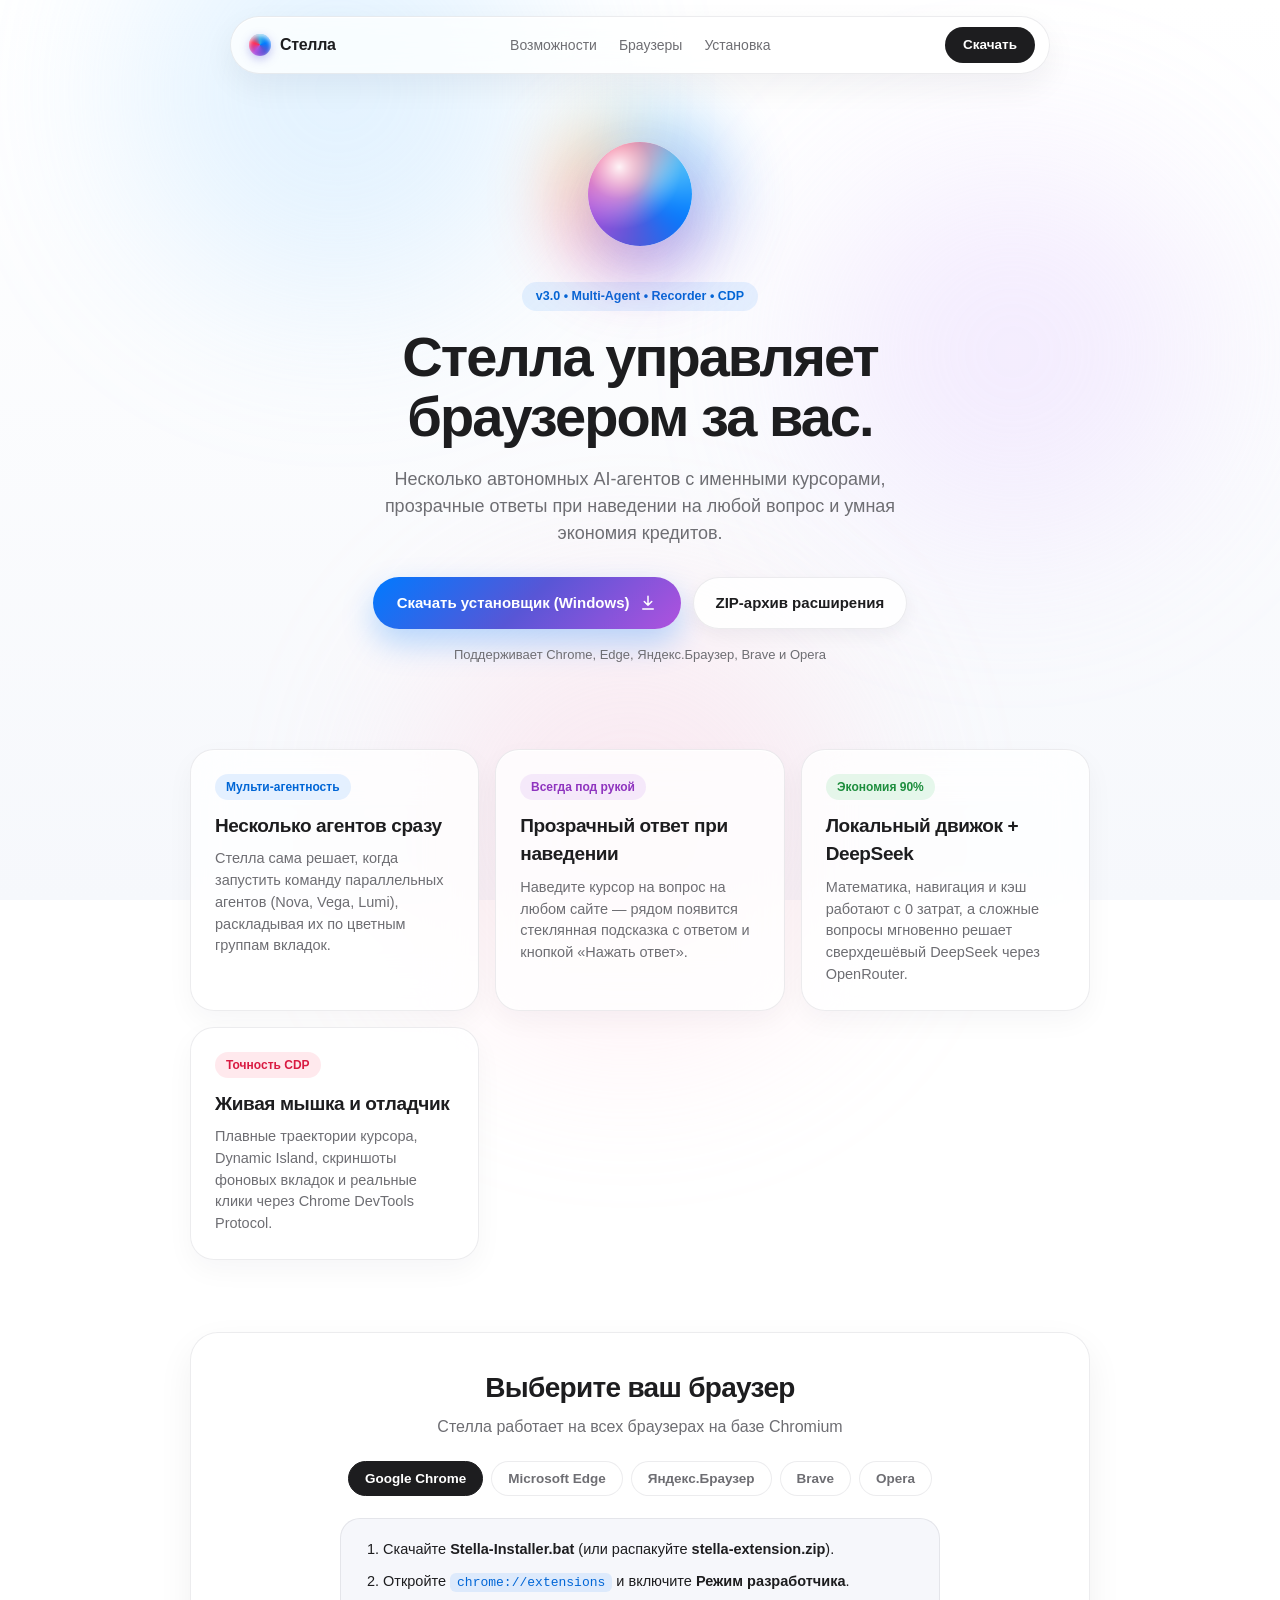
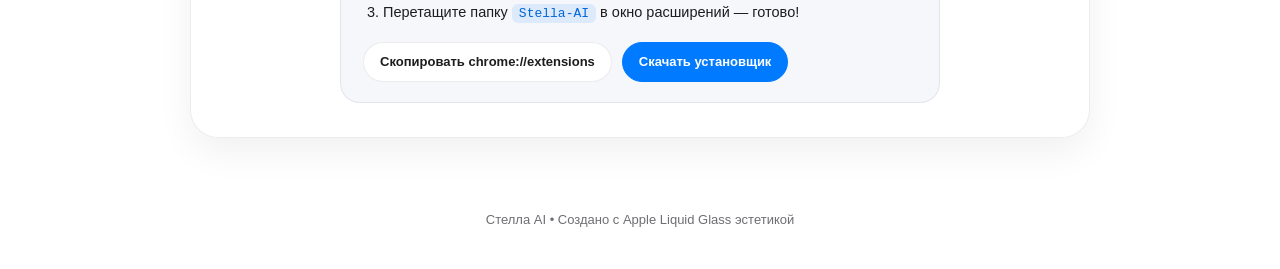
==== index.html @ 2bf3df6d "Release Stella AI v3.0 — Multi-Agent Browser Extension, Installer & Site" ====
<!DOCTYPE html>
<html lang="ru">
<head>
  <meta charset="UTF-8" />
  <meta name="viewport" content="width=device-width, initial-scale=1.0" />
  <title>Стелла — AI-агент для браузера</title>
  <link rel="stylesheet" href="style.css" />
</head>
<body>
  <div class="aurora" aria-hidden="true">
    <div class="blob b1"></div>
    <div class="blob b2"></div>
    <div class="blob b3"></div>
  </div>

  <header class="nav-wrap">
    <nav class="nav-glass">
      <a href="#" class="nav-brand">
        <span class="mini-orb"></span>
        <span>Стелла</span>
      </a>
      <div class="nav-links">
        <a href="#features">Возможности</a>
        <a href="#browsers">Браузеры</a>
        <a href="#install">Установка</a>
      </div>
      <a href="downloads/Stella-Installer.bat" download class="nav-cta">Скачать</a>
    </nav>
  </header>

  <main>
    <!-- Hero Section -->
    <section class="hero">
      <div class="orb-stage">
        <div class="orb-glow"></div>
        <div class="orb">
          <div class="orb-mesh"></div>
          <div class="orb-specular"></div>
        </div>
      </div>

      <span class="hero-pill">v3.0 • Multi-Agent • Recorder • CDP</span>
      <h1 class="hero-title">Стелла управляет браузером за вас.</h1>
      <p class="hero-sub">
        Несколько автономных AI-агентов с именными курсорами, прозрачные ответы при наведении на любой вопрос и умная экономия кредитов.
      </p>

      <div class="hero-actions">
        <a href="downloads/Stella-Installer.bat" download class="btn-primary">
          <span>Скачать установщик (Windows)</span>
          <svg viewBox="0 0 24 24" fill="none" stroke="currentColor" stroke-width="2" stroke-linecap="round" stroke-linejoin="round">
            <path d="M12 3v12m0 0l-5-5m5 5l5-5M5 20h14"/>
          </svg>
        </a>
        <a href="downloads/stella-extension.zip" download class="btn-secondary">
          ZIP-архив расширения
        </a>
      </div>

      <p class="hero-note">Поддерживает Chrome, Edge, Яндекс.Браузер, Brave и Opera</p>
    </section>

    <!-- Features Bento -->
    <section class="section" id="features">
      <div class="bento">
        <article class="card">
          <div class="card-badge blue">Мульти-агентность</div>
          <h3>Несколько агентов сразу</h3>
          <p>Стелла сама решает, когда запустить команду параллельных агентов (Nova, Vega, Lumi), раскладывая их по цветным группам вкладок.</p>
        </article>

        <article class="card">
          <div class="card-badge purple">Всегда под рукой</div>
          <h3>Прозрачный ответ при наведении</h3>
          <p>Наведите курсор на вопрос на любом сайте — рядом появится стеклянная подсказка с ответом и кнопкой «Нажать ответ».</p>
        </article>

        <article class="card">
          <div class="card-badge green">Экономия 90%</div>
          <h3>Локальный движок + DeepSeek</h3>
          <p>Математика, навигация и кэш работают с 0 затрат, а сложные вопросы мгновенно решает сверхдешёвый DeepSeek через OpenRouter.</p>
        </article>

        <article class="card">
          <div class="card-badge pink">Точность CDP</div>
          <h3>Живая мышка и отладчик</h3>
          <p>Плавные траектории курсора, Dynamic Island, скриншоты фоновых вкладок и реальные клики через Chrome DevTools Protocol.</p>
        </article>
      </div>
    </section>

    <!-- Multi-Browser Selector -->
    <section class="section" id="browsers">
      <div class="glass-panel">
        <h2>Выберите ваш браузер</h2>
        <p class="panel-sub">Стелла работает на всех браузерах на базе Chromium</p>

        <div class="browser-tabs" id="browserTabs">
          <button class="b-tab active" data-browser="chrome">Google Chrome</button>
          <button class="b-tab" data-browser="edge">Microsoft Edge</button>
          <button class="b-tab" data-browser="yandex">Яндекс.Браузер</button>
          <button class="b-tab" data-browser="brave">Brave</button>
          <button class="b-tab" data-browser="opera">Opera</button>
        </div>

        <div class="install-box" id="install">
          <ol class="steps" id="browserSteps">
            <li>Скачайте <strong>Stella-Installer.bat</strong> (или распакуйте <strong>stella-extension.zip</strong>).</li>
            <li>Откройте <code id="extUrl">chrome://extensions</code> и включите <strong>Режим разработчика</strong>.</li>
            <li>Перетащите папку <code>Stella-AI</code> в окно расширений — готово!</li>
          </ol>
          <div class="install-actions">
            <button class="btn-small" id="copyUrlBtn">Скопировать chrome://extensions</button>
            <a href="downloads/Stella-Installer.bat" download class="btn-small primary">Скачать установщик</a>
          </div>
        </div>
      </div>
    </section>
  </main>

  <footer class="footer">
    <p>Стелла AI • Создано с Apple Liquid Glass эстетикой</p>
  </footer>

  <script src="app.js"></script>
</body>
</html>
---- style.css ----
:root {
  --bg: #ffffff;
  --text: #1d1d1f;
  --muted: #6e6e73;
  --border: rgba(15, 23, 42, 0.08);
  --glass: rgba(255, 255, 255, 0.78);
  --spring: cubic-bezier(0.22, 1, 0.36, 1);
  --bounce: cubic-bezier(0.34, 1.56, 0.64, 1);
}

*, *::before, *::after {
  box-sizing: border-box;
  margin: 0;
  padding: 0;
}

html {
  scroll-behavior: smooth;
}

body {
  background: var(--bg);
  color: var(--text);
  font-family: -apple-system, BlinkMacSystemFont, "SF Pro Display", "SF Pro Text", "Segoe UI", Roboto, sans-serif;
  -webkit-font-smoothing: antialiased;
  line-height: 1.5;
  overflow-x: hidden;
}

.aurora {
  position: fixed;
  inset: 0;
  z-index: -1;
  pointer-events: none;
  background: linear-gradient(180deg, #ffffff 0%, #f6f8fc 100%);
}

.blob {
  position: absolute;
  border-radius: 50%;
  filter: blur(90px);
  opacity: 0.28;
}

.b1 { width: 420px; height: 420px; top: -120px; left: 10%; background: #9fd5ff; animation: drift 16s ease-in-out infinite alternate; }
.b2 { width: 380px; height: 380px; top: 18%; right: 6%; background: #dfc2ff; animation: drift 19s ease-in-out infinite alternate-reverse; }
.b3 { width: 440px; height: 440px; bottom: -140px; left: 32%; background: #ffc4d6; animation: drift 22s ease-in-out infinite alternate; }

@keyframes drift {
  0% { transform: translate(0, 0) scale(1); }
  100% { transform: translate(40px, 32px) scale(1.12); }
}

/* Navbar */
.nav-wrap {
  position: sticky;
  top: 16px;
  z-index: 50;
  display: flex;
  justify-content: center;
  padding: 0 16px;
}

.nav-glass {
  width: 100%;
  max-width: 820px;
  display: flex;
  align-items: center;
  justify-content: space-between;
  padding: 10px 14px 10px 18px;
  border-radius: 999px;
  background: rgba(255, 255, 255, 0.78);
  backdrop-filter: blur(26px) saturate(180%);
  border: 1px solid var(--border);
  box-shadow: 0 12px 32px rgba(15, 23, 42, 0.06), inset 0 1px 0 rgba(255, 255, 255, 0.95);
}

.nav-brand {
  display: inline-flex;
  align-items: center;
  gap: 9px;
  text-decoration: none;
  color: var(--text);
  font-weight: 600;
  font-size: 16px;
  letter-spacing: -0.02em;
}

.mini-orb {
  width: 22px;
  height: 22px;
  border-radius: 50%;
  background: conic-gradient(from 0deg, #32ade6, #007aff, #5856d6, #af52de, #ff2d55, #32ade6);
  box-shadow: 0 3px 10px rgba(88, 86, 214, 0.35), inset 0 2px 4px rgba(255, 255, 255, 0.8);
  animation: spin 7s linear infinite;
}

.nav-links {
  display: flex;
  gap: 22px;
}

.nav-links a {
  text-decoration: none;
  color: var(--muted);
  font-size: 14px;
  font-weight: 500;
  transition: color 0.2s ease;
}

.nav-links a:hover {
  color: var(--text);
}

.nav-cta {
  padding: 8px 18px;
  border-radius: 999px;
  background: #1d1d1f;
  color: #ffffff;
  text-decoration: none;
  font-size: 13.5px;
  font-weight: 600;
  transition: transform 0.25s var(--bounce), background 0.2s ease;
}

.nav-cta:hover {
  background: #007aff;
  transform: scale(1.04);
}

/* Hero */
.hero {
  max-width: 780px;
  margin: 0 auto;
  padding: 76px 20px 56px;
  text-align: center;
  display: flex;
  flex-direction: column;
  align-items: center;
}

.orb-stage {
  position: relative;
  width: 120px;
  height: 120px;
  margin-bottom: 28px;
  display: flex;
  align-items: center;
  justify-content: center;
}

.orb-glow {
  position: absolute;
  inset: -26px;
  border-radius: 50%;
  background: conic-gradient(from 0deg, #32ade6, #007aff, #5856d6, #af52de, #ff2d55, #ff9500, #32ade6);
  filter: blur(34px);
  opacity: 0.36;
  animation: spin 9s linear infinite;
}

.orb {
  position: relative;
  width: 104px;
  height: 104px;
  border-radius: 50%;
  overflow: hidden;
  background: #fff;
  box-shadow: 0 24px 50px rgba(88, 86, 214, 0.22), inset 0 0 0 2px rgba(255, 255, 255, 0.85);
  animation: float 4.6s ease-in-out infinite;
}

.orb-mesh {
  position: absolute;
  inset: -35%;
  background: conic-gradient(from 45deg, #5ac8fa, #007aff, #5856d6, #af52de, #ff2d55, #5ac8fa);
  filter: blur(12px);
  animation: spin 6.5s linear infinite;
}

.orb-specular {
  position: absolute;
  inset: 0;
  background: radial-gradient(circle at 30% 24%, rgba(255, 255, 255, 0.94), rgba(255, 255, 255, 0.3) 30%, transparent 58%);
}

@keyframes spin { to { transform: rotate(360deg); } }
@keyframes float {
  0%, 100% { transform: translateY(0); }
  50% { transform: translateY(-8px); }
}

.hero-pill {
  padding: 5px 14px;
  border-radius: 999px;
  background: rgba(0, 122, 255, 0.09);
  color: #0066d6;
  font-size: 12.5px;
  font-weight: 600;
  margin-bottom: 16px;
}

.hero-title {
  font-size: clamp(34px, 5.5vw, 56px);
  font-weight: 700;
  letter-spacing: -0.035em;
  line-height: 1.08;
  margin-bottom: 18px;
}

.hero-sub {
  font-size: 18px;
  color: var(--muted);
  max-width: 580px;
  margin-bottom: 30px;
}

.hero-actions {
  display: flex;
  flex-wrap: wrap;
  justify-content: center;
  gap: 12px;
  margin-bottom: 16px;
}

.btn-primary {
  display: inline-flex;
  align-items: center;
  gap: 9px;
  padding: 14px 24px;
  border-radius: 999px;
  background: linear-gradient(135deg, #007aff, #5856d6, #af52de);
  color: #ffffff;
  text-decoration: none;
  font-size: 15px;
  font-weight: 600;
  box-shadow: 0 14px 32px rgba(0, 122, 255, 0.28);
  transition: transform 0.28s var(--bounce), filter 0.2s ease;
}

.btn-primary svg { width: 18px; height: 18px; }
.btn-primary:hover { transform: translateY(-2px) scale(1.02); filter: brightness(1.06); }

.btn-secondary {
  display: inline-flex;
  align-items: center;
  padding: 14px 22px;
  border-radius: 999px;
  background: rgba(255, 255, 255, 0.85);
  border: 1px solid var(--border);
  color: var(--text);
  text-decoration: none;
  font-size: 15px;
  font-weight: 600;
  box-shadow: 0 6px 18px rgba(15, 23, 42, 0.05);
  transition: transform 0.25s var(--bounce), border-color 0.2s ease;
}

.btn-secondary:hover { transform: translateY(-2px); border-color: rgba(15, 23, 42, 0.2); }

.hero-note {
  font-size: 13px;
  color: var(--muted);
}

/* Sections & Bento */
.section {
  max-width: 940px;
  margin: 0 auto;
  padding: 28px 20px 44px;
}

.bento {
  display: grid;
  grid-template-columns: repeat(auto-fit, minmax(260px, 1fr));
  gap: 16px;
}

.card {
  padding: 24px;
  border-radius: 24px;
  background: var(--glass);
  backdrop-filter: blur(24px);
  border: 1px solid var(--border);
  box-shadow: 0 10px 28px rgba(15, 23, 42, 0.04), inset 0 1px 0 rgba(255, 255, 255, 0.95);
  transition: transform 0.35s var(--bounce), box-shadow 0.3s ease;
}

.card:hover {
  transform: translateY(-4px);
  box-shadow: 0 18px 40px rgba(15, 23, 42, 0.08);
}

.card-badge {
  display: inline-block;
  padding: 4px 11px;
  border-radius: 999px;
  font-size: 12px;
  font-weight: 600;
  margin-bottom: 12px;
}

.card-badge.blue { background: rgba(0, 122, 255, 0.1); color: #0066d6; }
.card-badge.purple { background: rgba(175, 82, 222, 0.11); color: #8f34bf; }
.card-badge.green { background: rgba(52, 199, 89, 0.12); color: #1e8e3e; }
.card-badge.pink { background: rgba(255, 45, 85, 0.1); color: #d91b42; }

.card h3 {
  font-size: 19px;
  font-weight: 600;
  letter-spacing: -0.02em;
  margin-bottom: 8px;
}

.card p {
  font-size: 14.5px;
  color: var(--muted);
}

/* Browser Selector Glass Panel */
.glass-panel {
  padding: 34px 28px;
  border-radius: 28px;
  background: var(--glass);
  backdrop-filter: blur(26px);
  border: 1px solid var(--border);
  box-shadow: 0 14px 36px rgba(15, 23, 42, 0.06);
  text-align: center;
}

.glass-panel h2 {
  font-size: 28px;
  font-weight: 700;
  letter-spacing: -0.025em;
  margin-bottom: 6px;
}

.panel-sub {
  color: var(--muted);
  margin-bottom: 22px;
}

.browser-tabs {
  display: flex;
  flex-wrap: wrap;
  justify-content: center;
  gap: 8px;
  margin-bottom: 22px;
}

.b-tab {
  padding: 9px 16px;
  border-radius: 999px;
  border: 1px solid var(--border);
  background: #ffffff;
  color: var(--muted);
  font-size: 13.5px;
  font-weight: 600;
  cursor: pointer;
  transition: all 0.25s var(--spring);
}

.b-tab.active, .b-tab:hover {
  background: #1d1d1f;
  border-color: #1d1d1f;
  color: #ffffff;
}

.install-box {
  text-align: left;
  max-width: 600px;
  margin: 0 auto;
  padding: 20px 22px;
  border-radius: 20px;
  background: #f6f7fb;
  border: 1px solid var(--border);
}

.steps {
  padding-left: 20px;
  display: flex;
  flex-direction: column;
  gap: 10px;
  font-size: 14.5px;
  margin-bottom: 18px;
}

.steps code {
  background: rgba(0, 122, 255, 0.1);
  color: #0066d6;
  padding: 2px 7px;
  border-radius: 6px;
  font-family: ui-monospace, SFMono-Regular, Menlo, Consolas, monospace;
  font-size: 13px;
}

.install-actions {
  display: flex;
  flex-wrap: wrap;
  gap: 10px;
}

.btn-small {
  padding: 9px 16px;
  border-radius: 999px;
  border: 1px solid var(--border);
  background: #ffffff;
  color: var(--text);
  font-size: 13px;
  font-weight: 600;
  cursor: pointer;
  text-decoration: none;
  transition: all 0.2s ease;
}

.btn-small.primary {
  background: #007aff;
  border-color: #007aff;
  color: #ffffff;
}

.footer {
  text-align: center;
  padding: 28px 16px 40px;
  color: var(--muted);
  font-size: 13px;
}

@media (max-width: 600px) {
  .nav-links { display: none; }
}
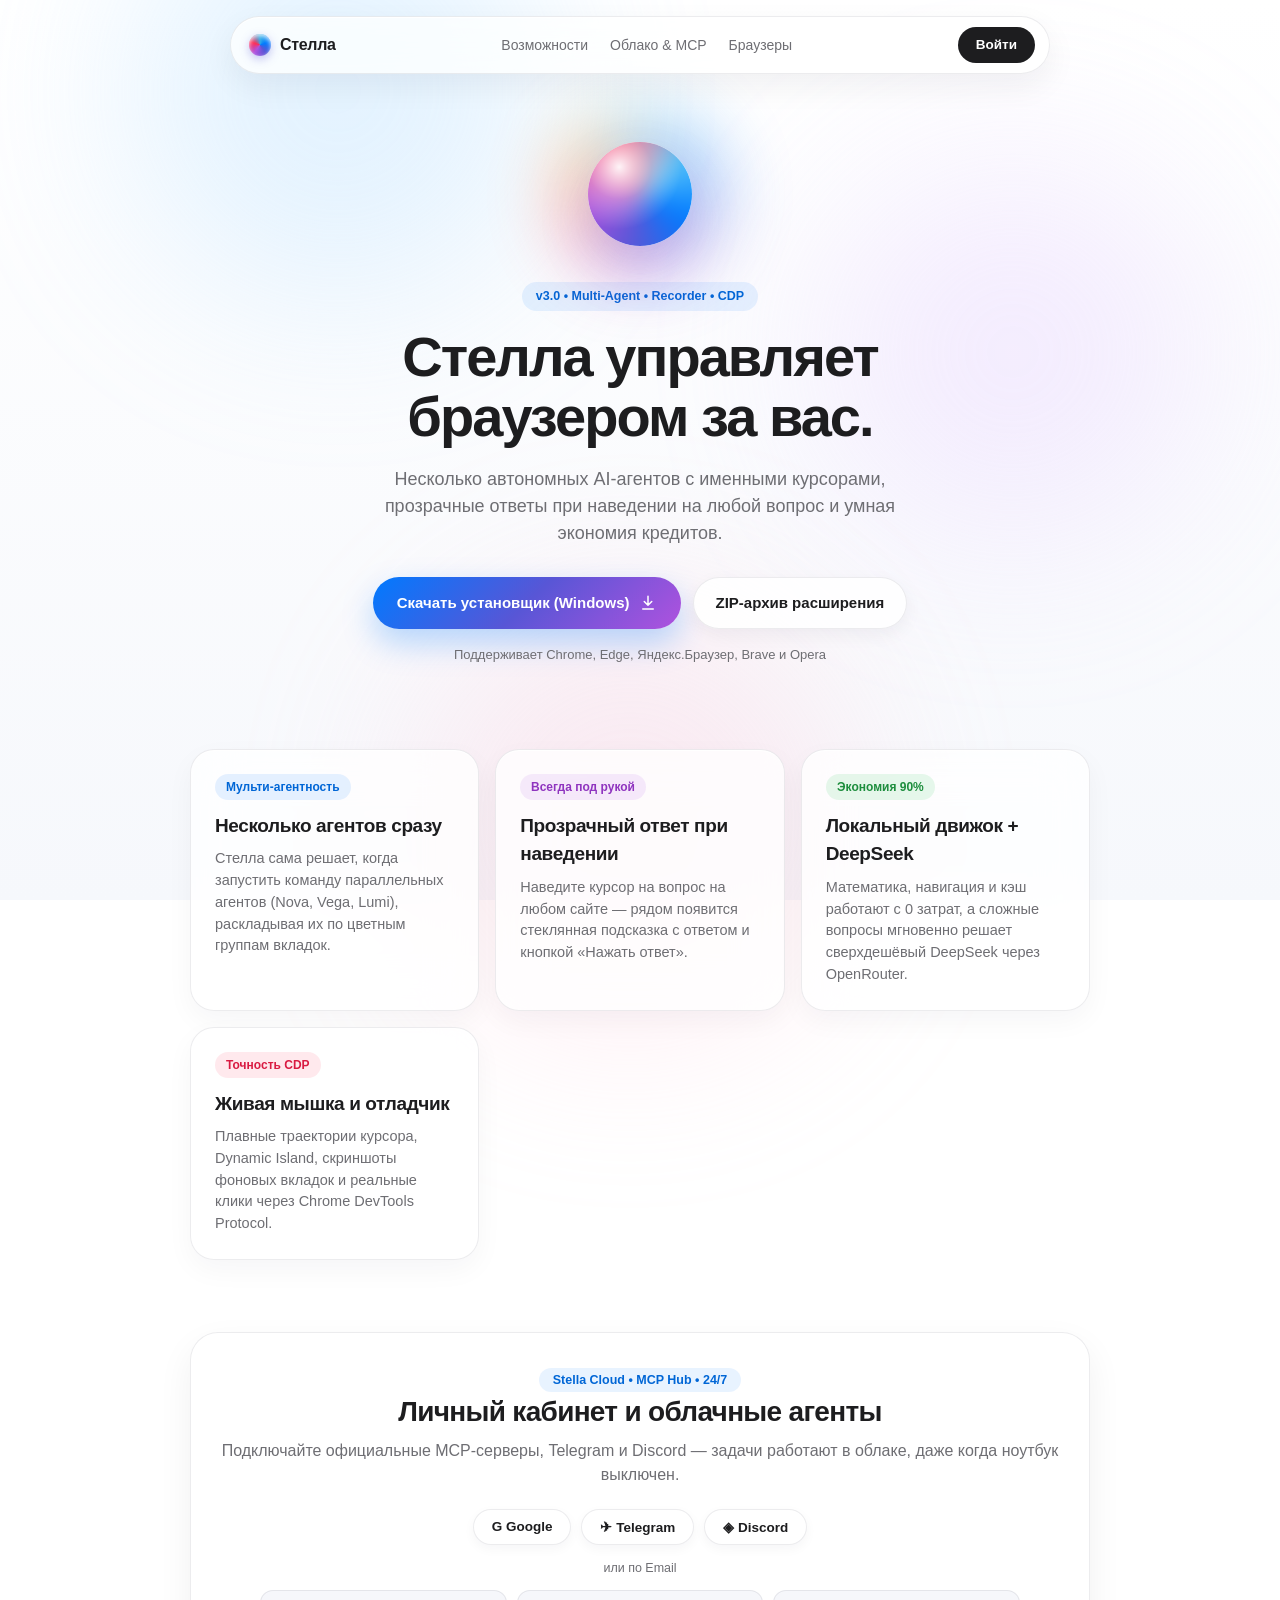
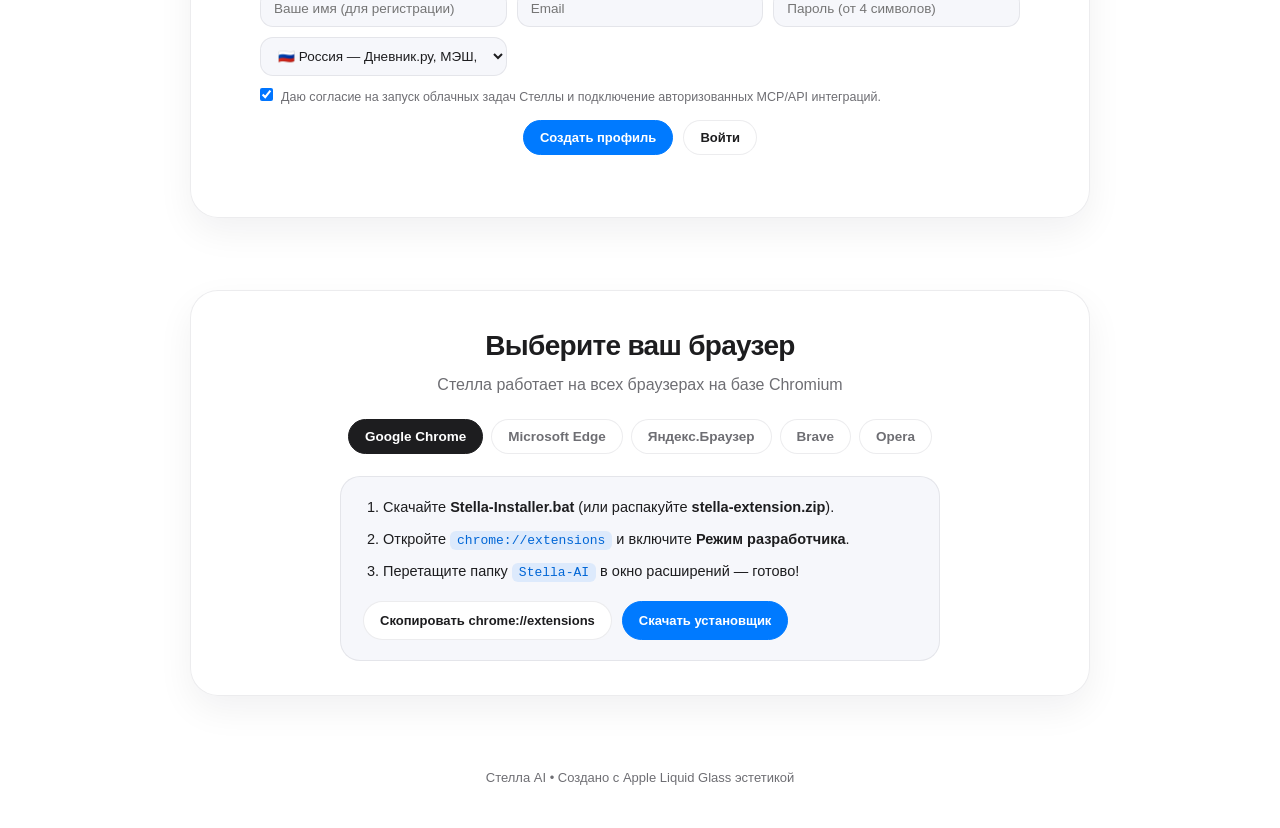
==== commit 958070fc: "Release Stella Cloud Platform v3.5 — Auth, Profiles, Regional Presets, MCP Hub & 24/7 Cloud Tasks" ====
--- a/index.html
+++ b/index.html
@@ -21,10 +21,10 @@
       </a>
       <div class="nav-links">
         <a href="#features">Возможности</a>
+        <a href="#cloud">Облако & MCP</a>
         <a href="#browsers">Браузеры</a>
-        <a href="#install">Установка</a>
-      </div>
-      <a href="downloads/Stella-Installer.bat" download class="nav-cta">Скачать</a>
+      </div>
+      <a href="#cloud" class="nav-cta" id="navProfileBtn">Войти</a>
     </nav>
   </header>
 
@@ -89,6 +89,80 @@
       </div>
     </section>
 
+    <!-- Cloud Profile, Auth & MCP Dashboard -->
+    <section class="section" id="cloud">
+      <div class="glass-panel">
+        <span class="hero-pill">Stella Cloud • MCP Hub • 24/7</span>
+        <h2>Личный кабинет и облачные агенты</h2>
+        <p class="panel-sub">Подключайте официальные MCP-серверы, Telegram и Discord — задачи работают в облаке, даже когда ноутбук выключен.</p>
+
+        <!-- Auth View -->
+        <div id="authPanel" class="cloud-box">
+          <div class="oauth-row">
+            <button class="oauth-btn" data-oauth="Google">G Google</button>
+            <button class="oauth-btn" data-oauth="Telegram">✈ Telegram</button>
+            <button class="oauth-btn" data-oauth="Discord">◈ Discord</button>
+          </div>
+          <div class="divider"><span>или по Email</span></div>
+          <div class="form-grid">
+            <input type="text" id="siteName" placeholder="Ваше имя (для регистрации)" />
+            <input type="email" id="siteEmail" placeholder="Email" />
+            <input type="password" id="sitePass" placeholder="Пароль (от 4 символов)" />
+            <select id="siteCountry">
+              <option value="KZ">🇰🇿 Казахстан — Kundelik.kz, BilimLand, eGov</option>
+              <option value="RU" selected>🇷🇺 Россия — Дневник.ру, МЭШ, Госуслуги</option>
+              <option value="OTHER">🌍 Другая страна — Global Workspace</option>
+            </select>
+          </div>
+          <label class="consent-row">
+            <input type="checkbox" id="siteConsent" checked />
+            <span>Даю согласие на запуск облачных задач Стеллы и подключение авторизованных MCP/API интеграций.</span>
+          </label>
+          <div class="install-actions" style="justify-content:center;margin-top:14px;">
+            <button class="btn-small primary" id="siteRegBtn">Создать профиль</button>
+            <button class="btn-small" id="siteLoginBtn">Войти</button>
+          </div>
+          <p id="siteAuthStatus" class="status-msg"></p>
+        </div>
+
+        <!-- Logged-In Dashboard -->
+        <div id="dashPanel" class="cloud-box hidden">
+          <div class="dash-top">
+            <div>
+              <h3 id="dashUserTitle">Профиль</h3>
+              <p id="dashUserMeta" class="panel-sub" style="margin:2px 0 0;"></p>
+            </div>
+            <button class="btn-small" id="siteLogoutBtn">Выйти</button>
+          </div>
+
+          <div class="presets-row" id="dashPresets"></div>
+
+          <div class="dash-grid">
+            <div class="sub-card">
+              <h4>☁️ Облачный агент (24/7)</h4>
+              <textarea id="cloudPrompt" rows="3" placeholder="Например: подготовь план на день и отправь мне в Telegram..."></textarea>
+              <button class="btn-small primary" id="runCloudTaskBtn" style="margin-top:8px;width:100%;">Запустить в облаке</button>
+              <div id="cloudTasksList" class="tasks-list"></div>
+            </div>
+
+            <div class="sub-card">
+              <h4>🔌 Подключить MCP / Telegram / Discord</h4>
+              <select id="connType">
+                <option value="mcp">MCP Сервер (JSON-RPC HTTP)</option>
+                <option value="telegram">Telegram Bot API</option>
+                <option value="discord">Discord Webhook</option>
+              </select>
+              <input type="text" id="connName" placeholder="Название (напр. Мой VPS MCP)" />
+              <input type="text" id="connField1" placeholder="URL MCP-сервера / Bot Token / Webhook URL" />
+              <input type="text" id="connField2" placeholder="API Key (опц.) или Chat ID для Telegram" />
+              <button class="btn-small primary" id="addConnBtn" style="margin-top:6px;width:100%;">Привязать интеграцию</button>
+              <div id="connsList" class="tasks-list"></div>
+            </div>
+          </div>
+        </div>
+      </div>
+    </section>
+
     <!-- Multi-Browser Selector -->
     <section class="section" id="browsers">
       <div class="glass-panel">
--- a/style.css
+++ b/style.css
@@ -429,3 +429,33 @@
 @media (max-width: 600px) {
   .nav-links { display: none; }
 }
+
+/* Stella Cloud Auth & Dashboard */
+.hidden { display: none !important; }
+.cloud-box { max-width: 760px; margin: 0 auto; text-align: left; }
+.oauth-row { display: flex; flex-wrap: wrap; justify-content: center; gap: 10px; margin-bottom: 14px; }
+.oauth-btn {
+  padding: 9px 18px; border-radius: 999px; border: 1px solid var(--border);
+  background: #ffffff; color: var(--text); font-size: 13.5px; font-weight: 600;
+  cursor: pointer; box-shadow: 0 4px 12px rgba(15, 23, 42, 0.04); transition: transform 0.2s var(--bounce);
+}
+.oauth-btn:hover { transform: translateY(-2px); border-color: #007aff; }
+.divider { text-align: center; margin: 12px 0; color: var(--muted); font-size: 12.5px; }
+.form-grid { display: grid; grid-template-columns: repeat(auto-fit, minmax(220px, 1fr)); gap: 10px; }
+.cloud-box input[type="text"], .cloud-box input[type="email"], .cloud-box input[type="password"], .cloud-box select, .cloud-box textarea {
+  width: 100%; padding: 10px 13px; border-radius: 13px; border: 1px solid var(--border);
+  background: #f6f7fb; color: var(--text); font-family: inherit; font-size: 13.5px; outline: none;
+}
+.cloud-box input:focus, .cloud-box select:focus, .cloud-box textarea:focus { border-color: #007aff; background: #fff; }
+.consent-row { display: flex; align-items: flex-start; gap: 8px; margin-top: 12px; font-size: 12.5px; color: var(--muted); cursor: pointer; }
+.status-msg { text-align: center; margin-top: 10px; font-size: 13px; color: #0066d6; min-height: 18px; }
+.dash-top { display: flex; align-items: center; justify-content: space-between; gap: 12px; margin-bottom: 12px; }
+.presets-row { display: flex; flex-wrap: wrap; gap: 6px; margin-bottom: 16px; }
+.preset-chip { padding: 4px 11px; border-radius: 999px; background: rgba(0, 122, 255, 0.09); color: #0066d6; font-size: 12px; font-weight: 600; }
+.dash-grid { display: grid; grid-template-columns: repeat(auto-fit, minmax(290px, 1fr)); gap: 14px; }
+.sub-card { padding: 16px; border-radius: 20px; background: #f6f7fb; border: 1px solid var(--border); display: flex; flex-direction: column; gap: 8px; }
+.sub-card h4 { font-size: 15px; font-weight: 600; margin-bottom: 2px; }
+.tasks-list { display: flex; flex-direction: column; gap: 8px; margin-top: 8px; max-height: 240px; overflow-y: auto; }
+.task-item { padding: 10px 12px; border-radius: 13px; background: #ffffff; border: 1px solid var(--border); font-size: 13px; }
+.task-item strong { display: block; margin-bottom: 4px; color: var(--text); }
+.task-item p { color: var(--muted); white-space: pre-wrap; font-size: 12.5px; }
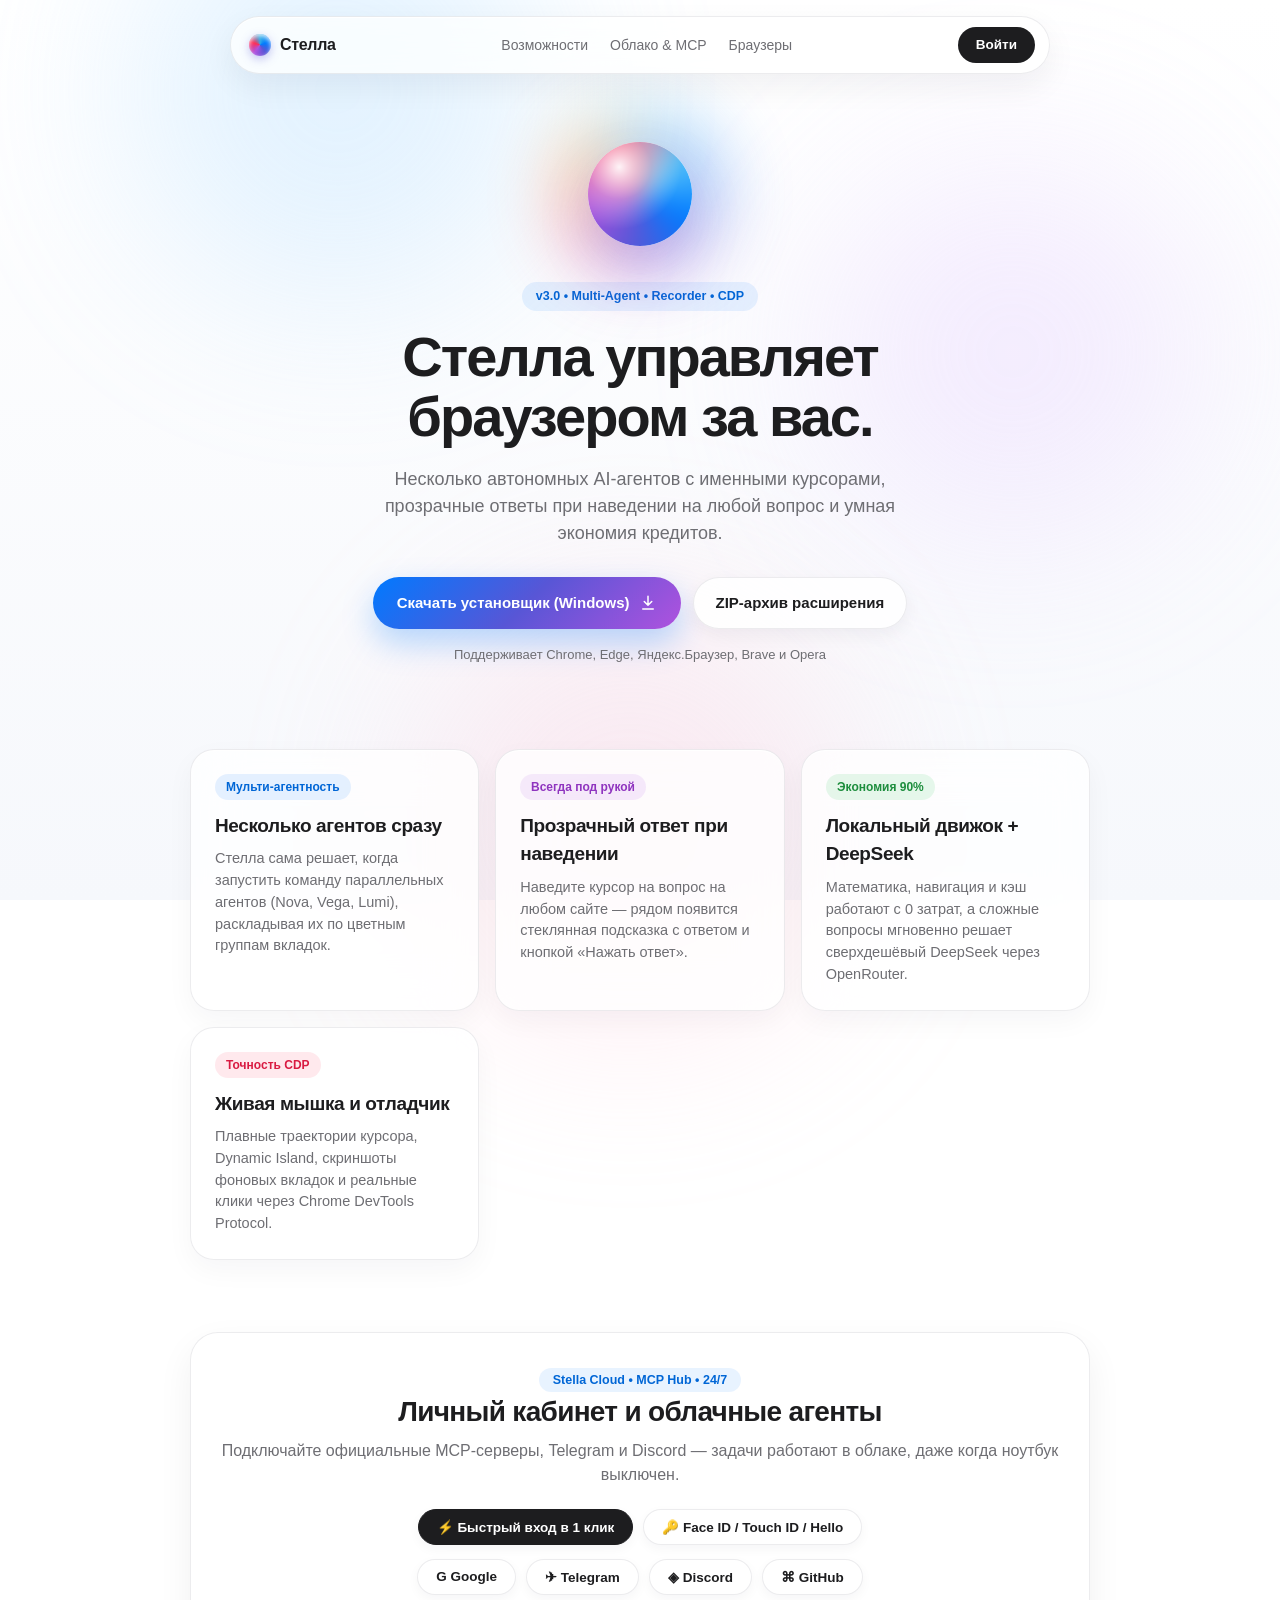
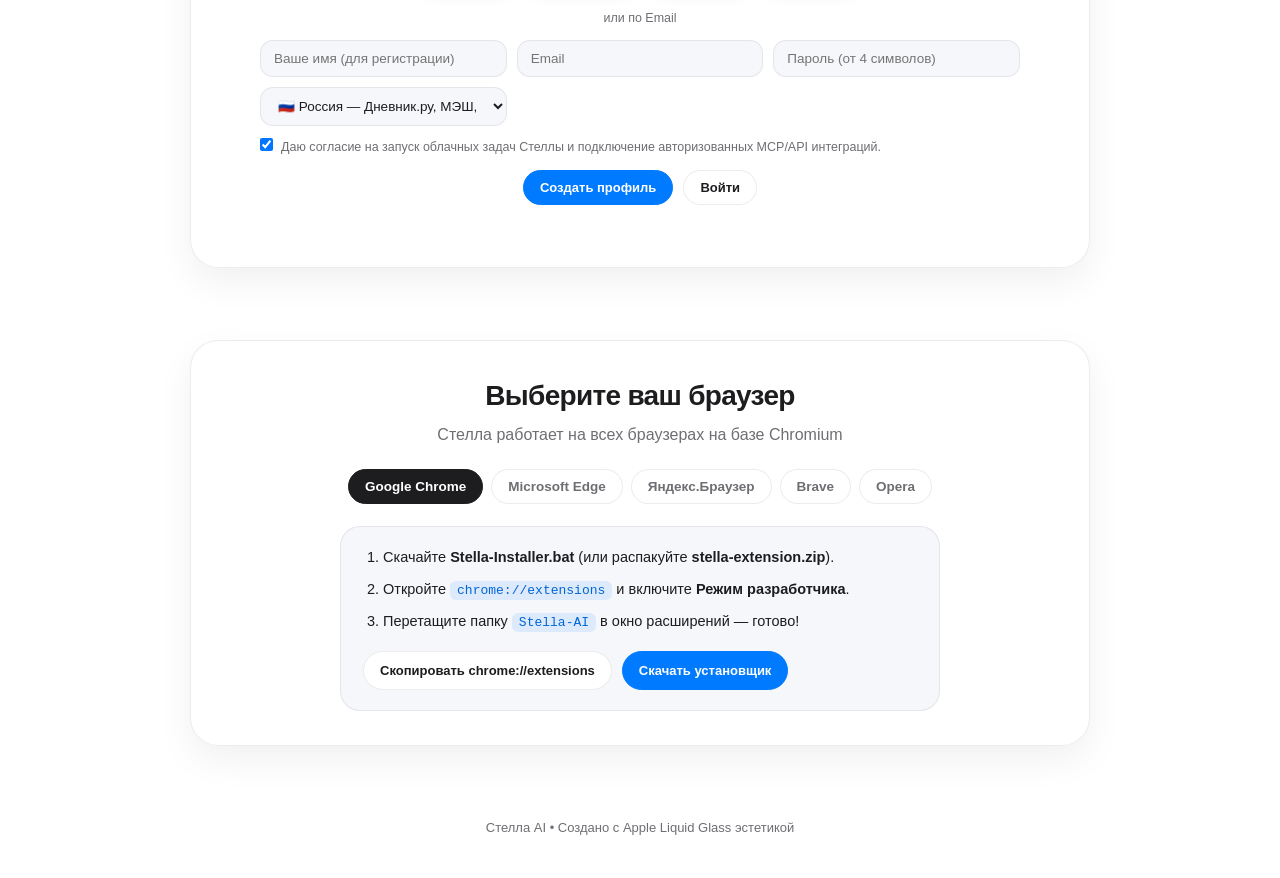
==== commit 420c0765: "Add 1-Click Auth, WebAuthn Passkeys & Full OAuth 2.0 backend (Google, Telegram, Discord, GitHub)" ====
--- a/index.html
+++ b/index.html
@@ -99,9 +99,14 @@
         <!-- Auth View -->
         <div id="authPanel" class="cloud-box">
           <div class="oauth-row">
-            <button class="oauth-btn" data-oauth="Google">G Google</button>
-            <button class="oauth-btn" data-oauth="Telegram">✈ Telegram</button>
-            <button class="oauth-btn" data-oauth="Discord">◈ Discord</button>
+            <button class="oauth-btn" id="quickOneClickBtn" style="background:#1d1d1f;color:#fff;border-color:#1d1d1f;">⚡ Быстрый вход в 1 клик</button>
+            <button class="oauth-btn" id="passkeyBtn">🔑 Face ID / Touch ID / Hello</button>
+          </div>
+          <div class="oauth-row">
+            <button class="oauth-btn" data-oauth="google">G Google</button>
+            <button class="oauth-btn" data-oauth="telegram">✈ Telegram</button>
+            <button class="oauth-btn" data-oauth="discord">◈ Discord</button>
+            <button class="oauth-btn" data-oauth="github">⌘ GitHub</button>
           </div>
           <div class="divider"><span>или по Email</span></div>
           <div class="form-grid">
@@ -140,24 +145,44 @@
           <div class="dash-grid">
             <div class="sub-card">
               <h4>☁️ Облачный агент (24/7)</h4>
-              <textarea id="cloudPrompt" rows="3" placeholder="Например: подготовь план на день и отправь мне в Telegram..."></textarea>
+              <select id="cloudAgentRole">
+                <option value="manus">🧠 Manus Research Agent (Автономный)</option>
+                <option value="google">🔵 Google Workspace Agent (Gmail/Docs/Sheets)</option>
+                <option value="microsoft">🟦 Microsoft 365 Agent (Outlook/Teams/Excel)</option>
+                <option value="mail">✉️ Почтовый агент (Все почты)</option>
+                <option value="messengers">💬 Мессенджер-агент (TG/WhatsApp/Discord)</option>
+                <option value="search">🔎 Поисковый агент (Wiki/DuckDuckGo/Web)</option>
+                <option value="automation">⚡ Агент автоматизаций (n8n/Make/GitHub)</option>
+                <option value="study">🎓 Учебный агент (Kundelik/Дневник.ру)</option>
+              </select>
+              <textarea id="cloudPrompt" rows="3" placeholder="Например: проверь курс доллара к тенге и рублю и отправь мне в Telegram..."></textarea>
               <button class="btn-small primary" id="runCloudTaskBtn" style="margin-top:8px;width:100%;">Запустить в облаке</button>
               <div id="cloudTasksList" class="tasks-list"></div>
             </div>
 
             <div class="sub-card">
-              <h4>🔌 Подключить MCP / Telegram / Discord</h4>
-              <select id="connType">
-                <option value="mcp">MCP Сервер (JSON-RPC HTTP)</option>
-                <option value="telegram">Telegram Bot API</option>
-                <option value="discord">Discord Webhook</option>
-              </select>
-              <input type="text" id="connName" placeholder="Название (напр. Мой VPS MCP)" />
-              <input type="text" id="connField1" placeholder="URL MCP-сервера / Bot Token / Webhook URL" />
-              <input type="text" id="connField2" placeholder="API Key (опц.) или Chat ID для Telegram" />
-              <button class="btn-small primary" id="addConnBtn" style="margin-top:6px;width:100%;">Привязать интеграцию</button>
-              <div id="connsList" class="tasks-list"></div>
-            </div>
+              <h4>🔌 Подключённые MCP и коннекторы</h4>
+              <div id="connsList" class="tasks-list" style="max-height:290px;"></div>
+            </div>
+          </div>
+
+          <!-- Factory MCP Marketplace (24 Built-in & Official MCPs) -->
+          <div class="mcp-store-wrap">
+            <div class="dash-top" style="margin-top:20px;margin-bottom:10px;">
+              <h4>🏭 Заводские MCP-серверы и агенты (24 готовых)</h4>
+            </div>
+            <div class="browser-tabs" id="mcpFilterTabs" style="justify-content:flex-start;margin-bottom:14px;">
+              <button class="b-tab active" data-cat="all">Все (24)</button>
+              <button class="b-tab" data-cat="builtin">Бесплатные (0-клик)</button>
+              <button class="b-tab" data-cat="google">Google</button>
+              <button class="b-tab" data-cat="microsoft">Microsoft</button>
+              <button class="b-tab" data-cat="messengers">Мессенджеры</button>
+              <button class="b-tab" data-cat="mail">Почта</button>
+              <button class="b-tab" data-cat="search">Поисковики</button>
+              <button class="b-tab" data-cat="agents">Manus & Агенты</button>
+              <button class="b-tab" data-cat="automation">Автоматизации</button>
+            </div>
+            <div id="mcpCatalogGrid" class="mcp-grid"></div>
           </div>
         </div>
       </div>
--- a/style.css
+++ b/style.css
@@ -459,3 +459,16 @@
 .task-item { padding: 10px 12px; border-radius: 13px; background: #ffffff; border: 1px solid var(--border); font-size: 13px; }
 .task-item strong { display: block; margin-bottom: 4px; color: var(--text); }
 .task-item p { color: var(--muted); white-space: pre-wrap; font-size: 12.5px; }
+.mcp-grid { display: grid; grid-template-columns: repeat(auto-fill, minmax(215px, 1fr)); gap: 10px; }
+.mcp-card {
+  padding: 13px; border-radius: 16px; background: #ffffff; border: 1px solid var(--border);
+  display: flex; flex-direction: column; justify-content: space-between; gap: 8px;
+  box-shadow: 0 4px 12px rgba(15, 23, 42, 0.03);
+}
+.mcp-card-head { display: flex; align-items: center; justify-content: space-between; gap: 6px; }
+.mcp-card-title { font-size: 13.5px; font-weight: 600; color: var(--text); }
+.mcp-badge { font-size: 10.5px; font-weight: 600; padding: 2px 7px; border-radius: 999px; background: rgba(0, 122, 255, 0.09); color: #0066d6; }
+.mcp-badge.free { background: rgba(52, 199, 89, 0.14); color: #1e8e3e; }
+.mcp-card-desc { font-size: 12px; color: var(--muted); line-height: 1.4; }
+.mcp-card-fields { display: flex; flex-direction: column; gap: 5px; margin-top: 4px; }
+.mcp-card-fields input { padding: 6px 9px !important; font-size: 12px !important; border-radius: 9px !important; }
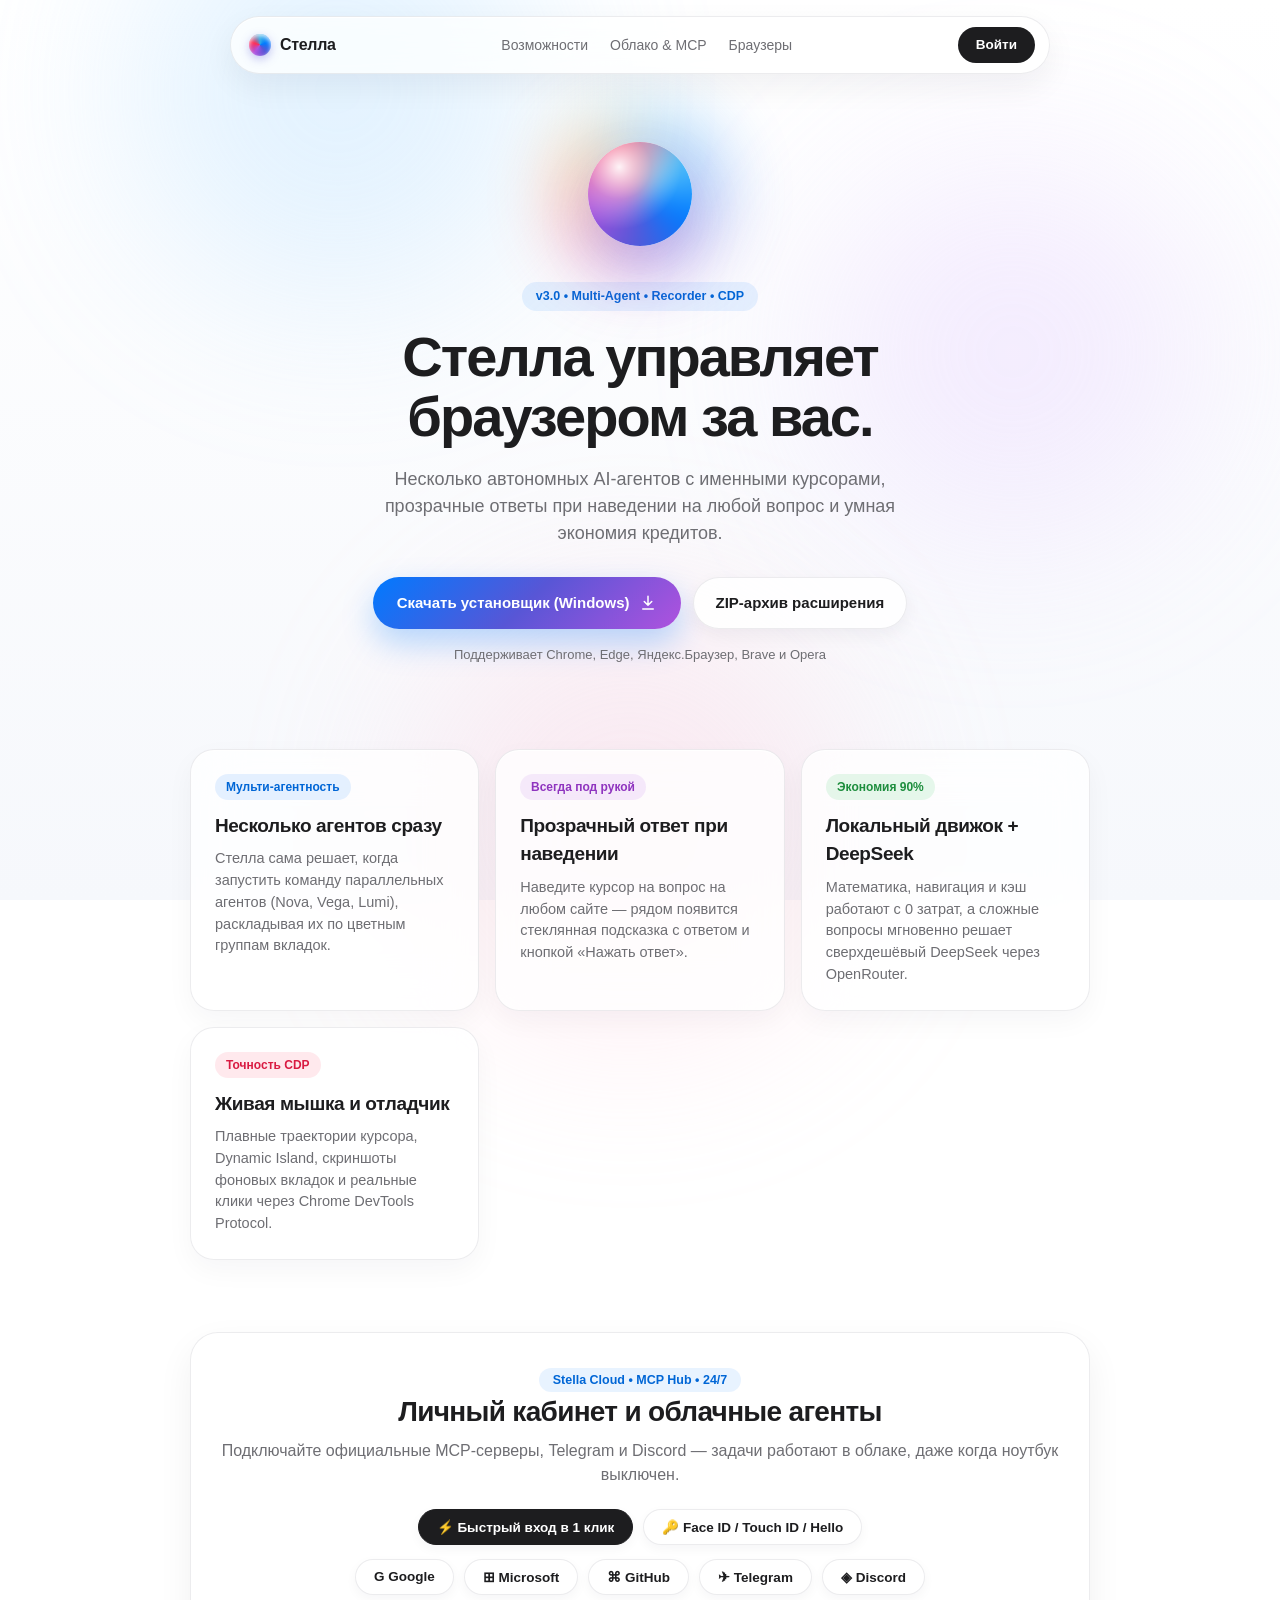
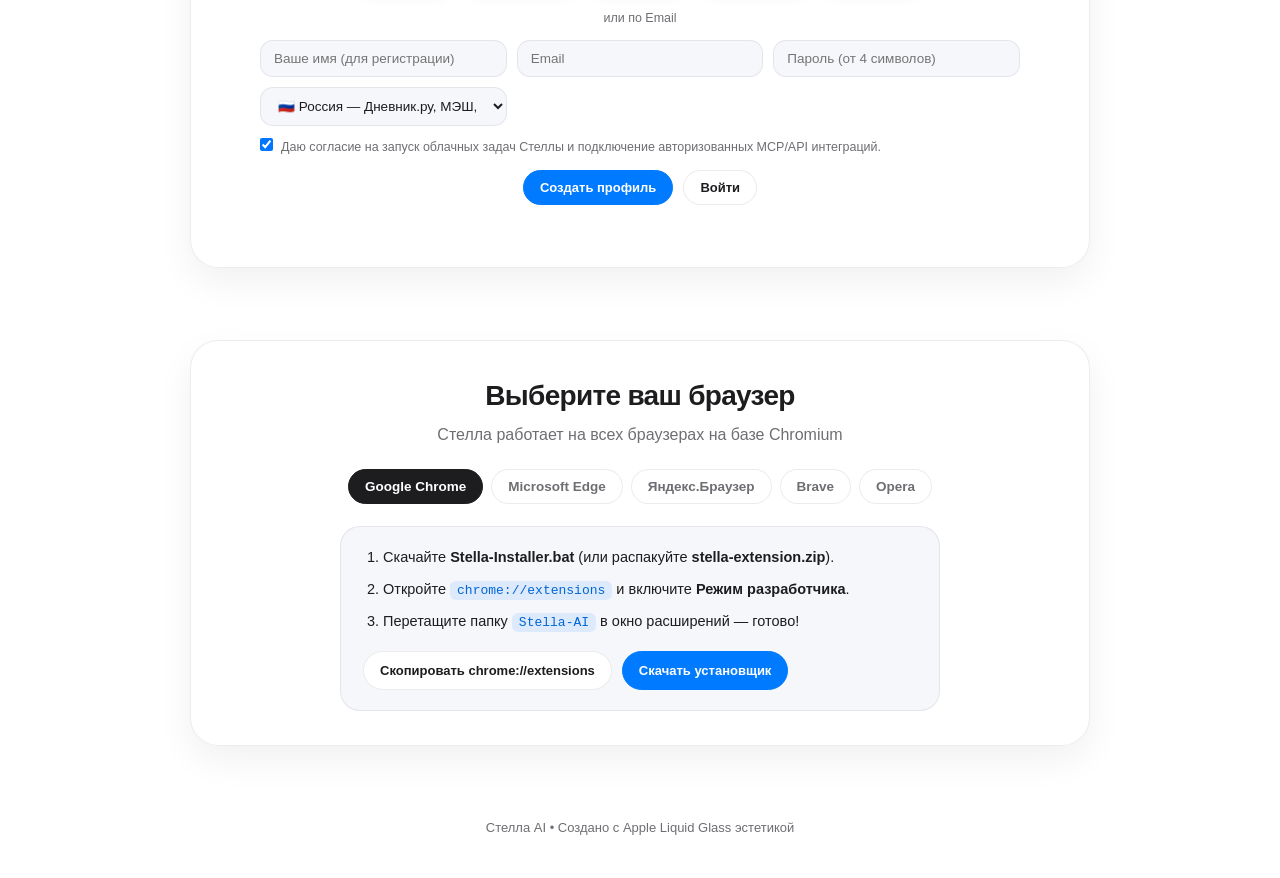
==== commit a9ff05e8: "Add Microsoft OAuth button to Stella Cloud" ====
--- a/index.html
+++ b/index.html
@@ -104,9 +104,10 @@
           </div>
           <div class="oauth-row">
             <button class="oauth-btn" data-oauth="google">G Google</button>
+            <button class="oauth-btn" data-oauth="microsoft">⊞ Microsoft</button>
+            <button class="oauth-btn" data-oauth="github">⌘ GitHub</button>
             <button class="oauth-btn" data-oauth="telegram">✈ Telegram</button>
             <button class="oauth-btn" data-oauth="discord">◈ Discord</button>
-            <button class="oauth-btn" data-oauth="github">⌘ GitHub</button>
           </div>
           <div class="divider"><span>или по Email</span></div>
           <div class="form-grid">
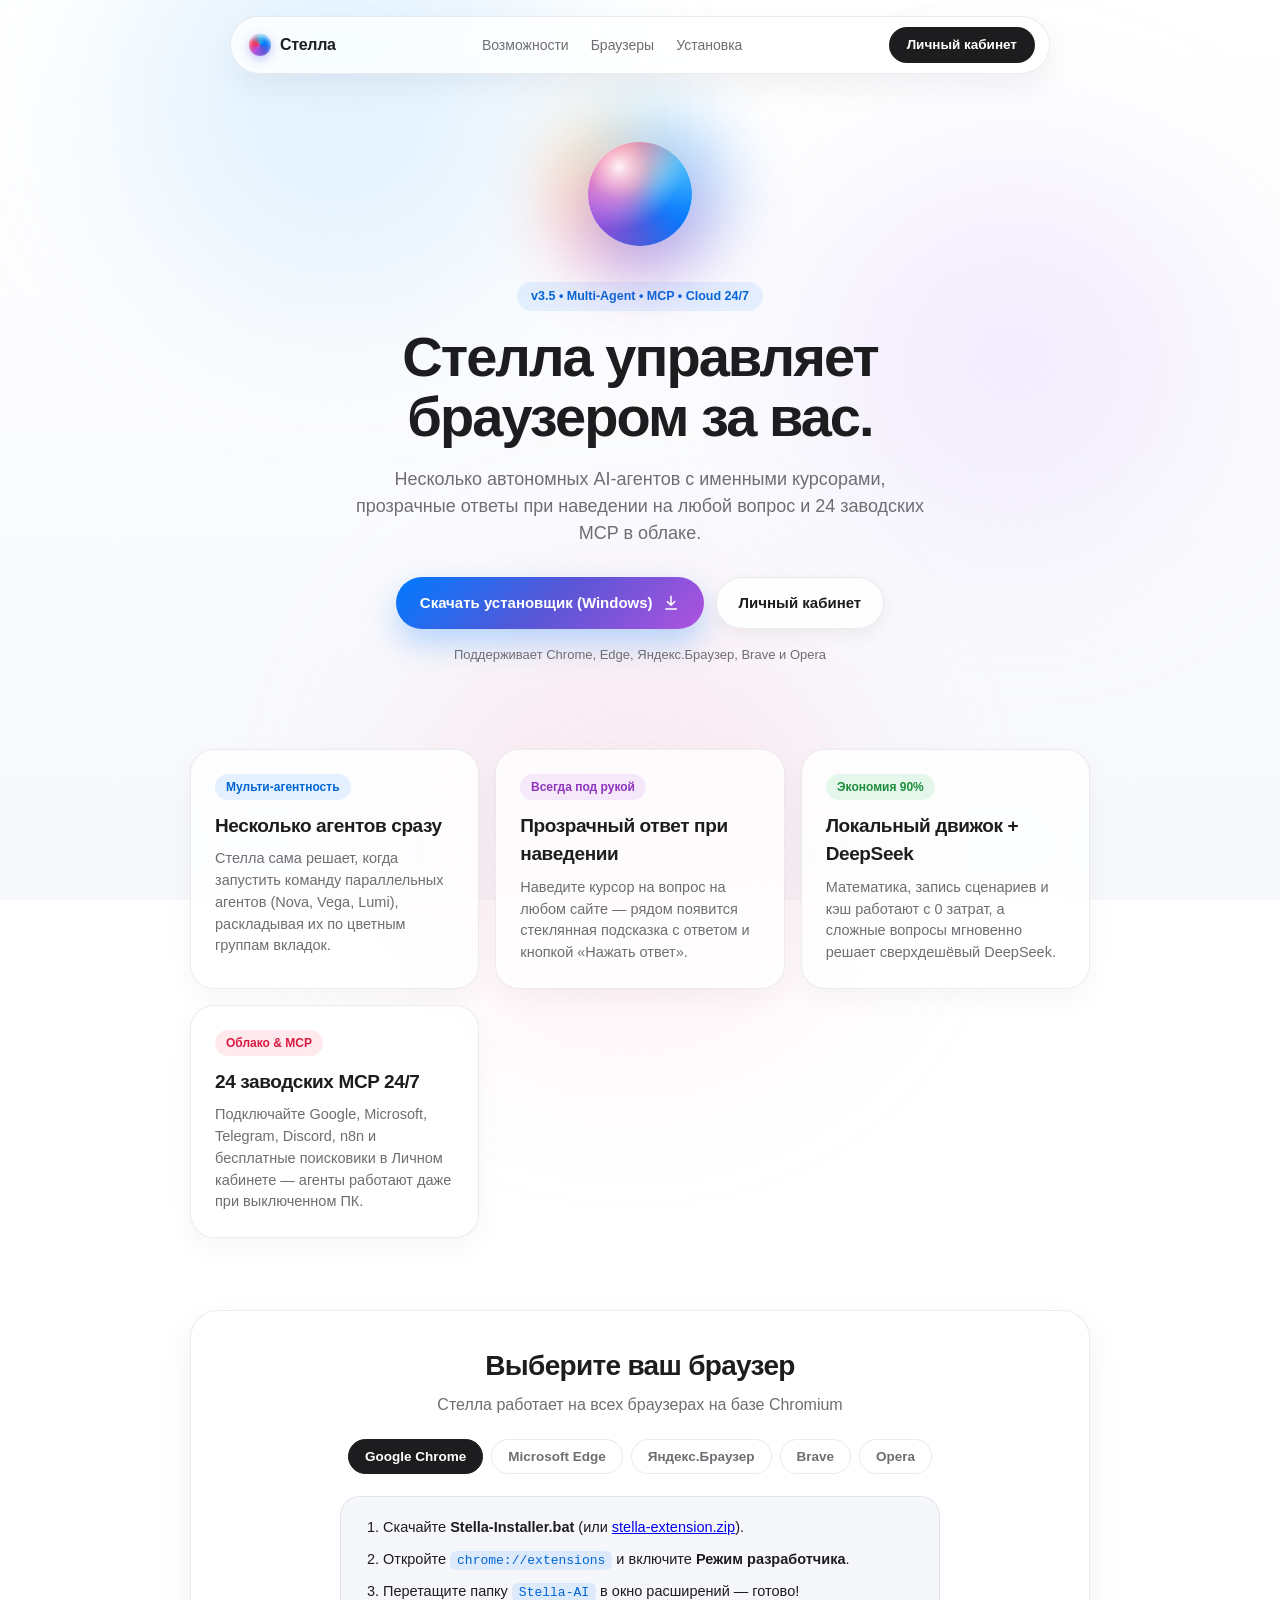
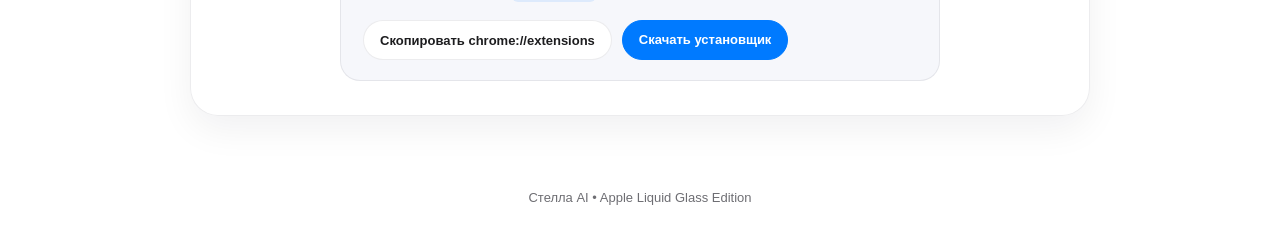
==== commit 921659a9: "Move Personal Account & Auth to dedicated account.html with Apple IT app-picker design" ====
--- a/index.html
+++ b/index.html
@@ -15,16 +15,16 @@
 
   <header class="nav-wrap">
     <nav class="nav-glass">
-      <a href="#" class="nav-brand">
+      <a href="index.html" class="nav-brand">
         <span class="mini-orb"></span>
         <span>Стелла</span>
       </a>
       <div class="nav-links">
         <a href="#features">Возможности</a>
-        <a href="#cloud">Облако & MCP</a>
         <a href="#browsers">Браузеры</a>
+        <a href="#install">Установка</a>
       </div>
-      <a href="#cloud" class="nav-cta" id="navProfileBtn">Войти</a>
+      <a href="account.html" class="nav-cta" id="navAccountBtn">Личный кабинет</a>
     </nav>
   </header>
 
@@ -39,10 +39,10 @@
         </div>
       </div>
 
-      <span class="hero-pill">v3.0 • Multi-Agent • Recorder • CDP</span>
+      <span class="hero-pill">v3.5 • Multi-Agent • MCP • Cloud 24/7</span>
       <h1 class="hero-title">Стелла управляет браузером за вас.</h1>
       <p class="hero-sub">
-        Несколько автономных AI-агентов с именными курсорами, прозрачные ответы при наведении на любой вопрос и умная экономия кредитов.
+        Несколько автономных AI-агентов с именными курсорами, прозрачные ответы при наведении на любой вопрос и 24 заводских MCP в облаке.
       </p>
 
       <div class="hero-actions">
@@ -52,8 +52,8 @@
             <path d="M12 3v12m0 0l-5-5m5 5l5-5M5 20h14"/>
           </svg>
         </a>
-        <a href="downloads/stella-extension.zip" download class="btn-secondary">
-          ZIP-архив расширения
+        <a href="account.html" class="btn-secondary">
+          Личный кабинет
         </a>
       </div>
 
@@ -78,114 +78,14 @@
         <article class="card">
           <div class="card-badge green">Экономия 90%</div>
           <h3>Локальный движок + DeepSeek</h3>
-          <p>Математика, навигация и кэш работают с 0 затрат, а сложные вопросы мгновенно решает сверхдешёвый DeepSeek через OpenRouter.</p>
+          <p>Математика, запись сценариев и кэш работают с 0 затрат, а сложные вопросы мгновенно решает сверхдешёвый DeepSeek.</p>
         </article>
 
         <article class="card">
-          <div class="card-badge pink">Точность CDP</div>
-          <h3>Живая мышка и отладчик</h3>
-          <p>Плавные траектории курсора, Dynamic Island, скриншоты фоновых вкладок и реальные клики через Chrome DevTools Protocol.</p>
+          <div class="card-badge pink">Облако & MCP</div>
+          <h3>24 заводских MCP 24/7</h3>
+          <p>Подключайте Google, Microsoft, Telegram, Discord, n8n и бесплатные поисковики в Личном кабинете — агенты работают даже при выключенном ПК.</p>
         </article>
-      </div>
-    </section>
-
-    <!-- Cloud Profile, Auth & MCP Dashboard -->
-    <section class="section" id="cloud">
-      <div class="glass-panel">
-        <span class="hero-pill">Stella Cloud • MCP Hub • 24/7</span>
-        <h2>Личный кабинет и облачные агенты</h2>
-        <p class="panel-sub">Подключайте официальные MCP-серверы, Telegram и Discord — задачи работают в облаке, даже когда ноутбук выключен.</p>
-
-        <!-- Auth View -->
-        <div id="authPanel" class="cloud-box">
-          <div class="oauth-row">
-            <button class="oauth-btn" id="quickOneClickBtn" style="background:#1d1d1f;color:#fff;border-color:#1d1d1f;">⚡ Быстрый вход в 1 клик</button>
-            <button class="oauth-btn" id="passkeyBtn">🔑 Face ID / Touch ID / Hello</button>
-          </div>
-          <div class="oauth-row">
-            <button class="oauth-btn" data-oauth="google">G Google</button>
-            <button class="oauth-btn" data-oauth="microsoft">⊞ Microsoft</button>
-            <button class="oauth-btn" data-oauth="github">⌘ GitHub</button>
-            <button class="oauth-btn" data-oauth="telegram">✈ Telegram</button>
-            <button class="oauth-btn" data-oauth="discord">◈ Discord</button>
-          </div>
-          <div class="divider"><span>или по Email</span></div>
-          <div class="form-grid">
-            <input type="text" id="siteName" placeholder="Ваше имя (для регистрации)" />
-            <input type="email" id="siteEmail" placeholder="Email" />
-            <input type="password" id="sitePass" placeholder="Пароль (от 4 символов)" />
-            <select id="siteCountry">
-              <option value="KZ">🇰🇿 Казахстан — Kundelik.kz, BilimLand, eGov</option>
-              <option value="RU" selected>🇷🇺 Россия — Дневник.ру, МЭШ, Госуслуги</option>
-              <option value="OTHER">🌍 Другая страна — Global Workspace</option>
-            </select>
-          </div>
-          <label class="consent-row">
-            <input type="checkbox" id="siteConsent" checked />
-            <span>Даю согласие на запуск облачных задач Стеллы и подключение авторизованных MCP/API интеграций.</span>
-          </label>
-          <div class="install-actions" style="justify-content:center;margin-top:14px;">
-            <button class="btn-small primary" id="siteRegBtn">Создать профиль</button>
-            <button class="btn-small" id="siteLoginBtn">Войти</button>
-          </div>
-          <p id="siteAuthStatus" class="status-msg"></p>
-        </div>
-
-        <!-- Logged-In Dashboard -->
-        <div id="dashPanel" class="cloud-box hidden">
-          <div class="dash-top">
-            <div>
-              <h3 id="dashUserTitle">Профиль</h3>
-              <p id="dashUserMeta" class="panel-sub" style="margin:2px 0 0;"></p>
-            </div>
-            <button class="btn-small" id="siteLogoutBtn">Выйти</button>
-          </div>
-
-          <div class="presets-row" id="dashPresets"></div>
-
-          <div class="dash-grid">
-            <div class="sub-card">
-              <h4>☁️ Облачный агент (24/7)</h4>
-              <select id="cloudAgentRole">
-                <option value="manus">🧠 Manus Research Agent (Автономный)</option>
-                <option value="google">🔵 Google Workspace Agent (Gmail/Docs/Sheets)</option>
-                <option value="microsoft">🟦 Microsoft 365 Agent (Outlook/Teams/Excel)</option>
-                <option value="mail">✉️ Почтовый агент (Все почты)</option>
-                <option value="messengers">💬 Мессенджер-агент (TG/WhatsApp/Discord)</option>
-                <option value="search">🔎 Поисковый агент (Wiki/DuckDuckGo/Web)</option>
-                <option value="automation">⚡ Агент автоматизаций (n8n/Make/GitHub)</option>
-                <option value="study">🎓 Учебный агент (Kundelik/Дневник.ру)</option>
-              </select>
-              <textarea id="cloudPrompt" rows="3" placeholder="Например: проверь курс доллара к тенге и рублю и отправь мне в Telegram..."></textarea>
-              <button class="btn-small primary" id="runCloudTaskBtn" style="margin-top:8px;width:100%;">Запустить в облаке</button>
-              <div id="cloudTasksList" class="tasks-list"></div>
-            </div>
-
-            <div class="sub-card">
-              <h4>🔌 Подключённые MCP и коннекторы</h4>
-              <div id="connsList" class="tasks-list" style="max-height:290px;"></div>
-            </div>
-          </div>
-
-          <!-- Factory MCP Marketplace (24 Built-in & Official MCPs) -->
-          <div class="mcp-store-wrap">
-            <div class="dash-top" style="margin-top:20px;margin-bottom:10px;">
-              <h4>🏭 Заводские MCP-серверы и агенты (24 готовых)</h4>
-            </div>
-            <div class="browser-tabs" id="mcpFilterTabs" style="justify-content:flex-start;margin-bottom:14px;">
-              <button class="b-tab active" data-cat="all">Все (24)</button>
-              <button class="b-tab" data-cat="builtin">Бесплатные (0-клик)</button>
-              <button class="b-tab" data-cat="google">Google</button>
-              <button class="b-tab" data-cat="microsoft">Microsoft</button>
-              <button class="b-tab" data-cat="messengers">Мессенджеры</button>
-              <button class="b-tab" data-cat="mail">Почта</button>
-              <button class="b-tab" data-cat="search">Поисковики</button>
-              <button class="b-tab" data-cat="agents">Manus & Агенты</button>
-              <button class="b-tab" data-cat="automation">Автоматизации</button>
-            </div>
-            <div id="mcpCatalogGrid" class="mcp-grid"></div>
-          </div>
-        </div>
       </div>
     </section>
 
@@ -205,7 +105,7 @@
 
         <div class="install-box" id="install">
           <ol class="steps" id="browserSteps">
-            <li>Скачайте <strong>Stella-Installer.bat</strong> (или распакуйте <strong>stella-extension.zip</strong>).</li>
+            <li>Скачайте <strong>Stella-Installer.bat</strong> (или <a href="downloads/stella-extension.zip" download>stella-extension.zip</a>).</li>
             <li>Откройте <code id="extUrl">chrome://extensions</code> и включите <strong>Режим разработчика</strong>.</li>
             <li>Перетащите папку <code>Stella-AI</code> в окно расширений — готово!</li>
           </ol>
@@ -219,7 +119,7 @@
   </main>
 
   <footer class="footer">
-    <p>Стелла AI • Создано с Apple Liquid Glass эстетикой</p>
+    <p>Стелла AI • Apple Liquid Glass Edition</p>
   </footer>
 
   <script src="app.js"></script>
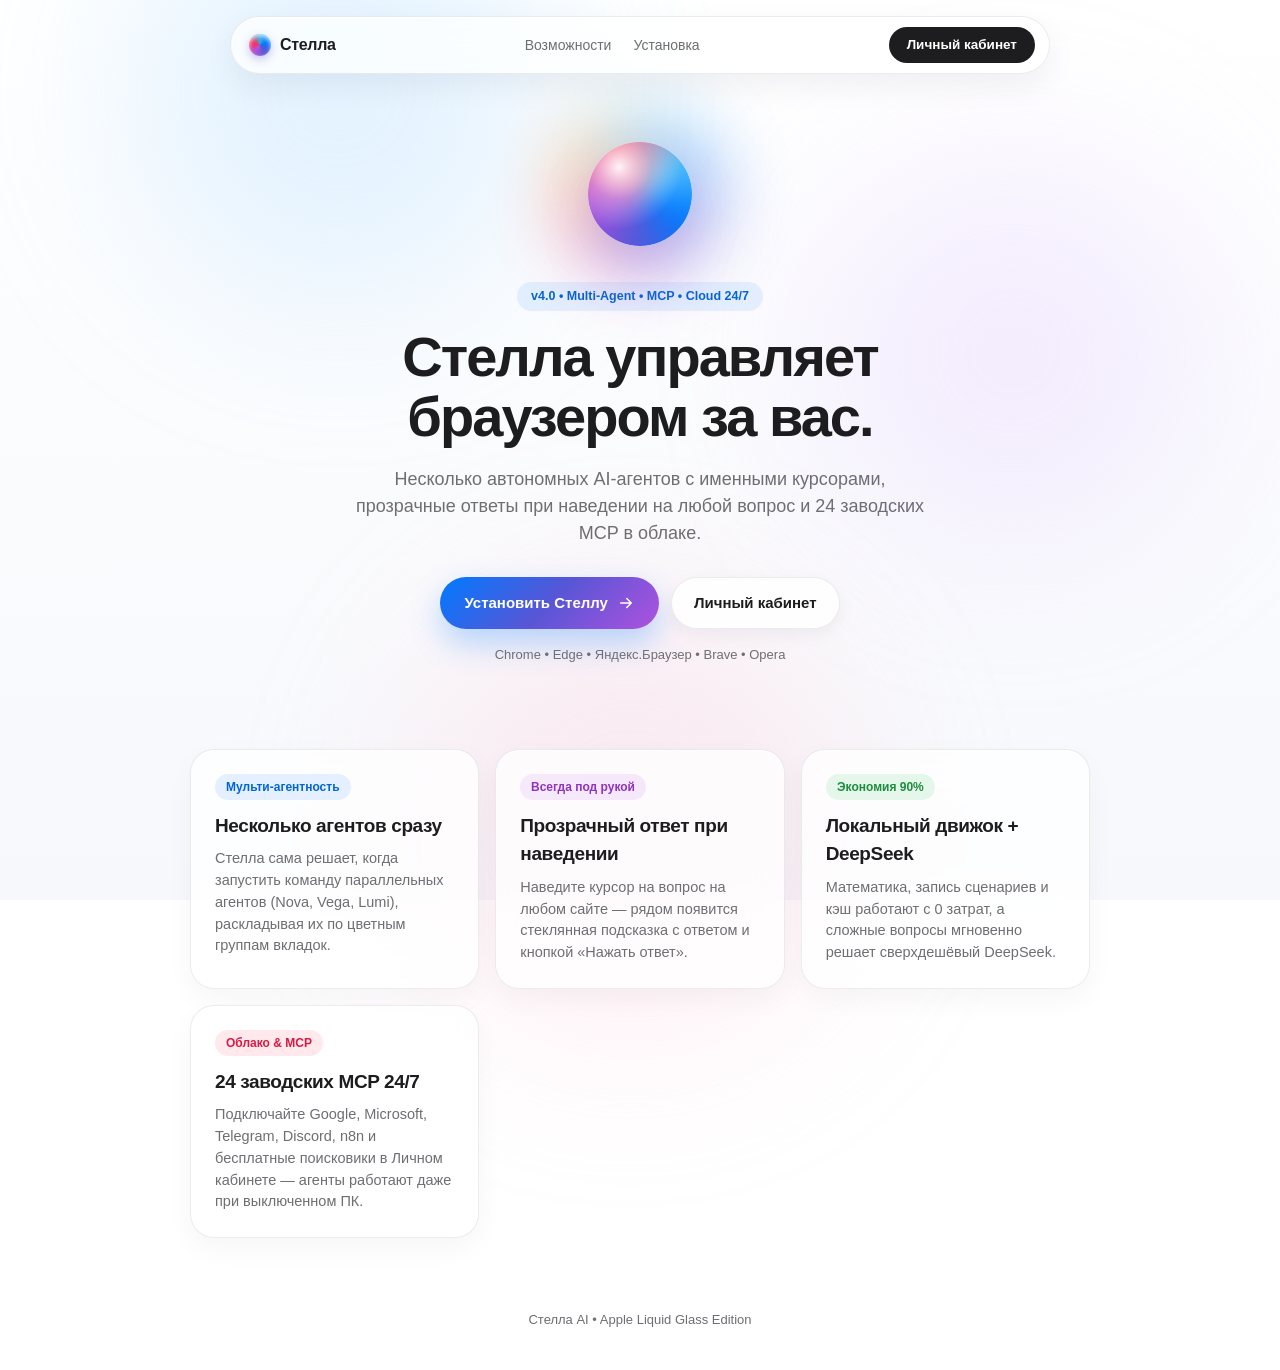
==== commit e81a6d90: "Release Stella v4.0 — Dedicated install.html, account.html, mandatory extension auth gate & clean MC" ====
--- a/index.html
+++ b/index.html
@@ -21,10 +21,9 @@
       </a>
       <div class="nav-links">
         <a href="#features">Возможности</a>
-        <a href="#browsers">Браузеры</a>
-        <a href="#install">Установка</a>
+        <a href="install.html">Установка</a>
       </div>
-      <a href="account.html" class="nav-cta" id="navAccountBtn">Личный кабинет</a>
+      <a href="account.html" class="nav-cta">Личный кабинет</a>
     </nav>
   </header>
 
@@ -39,17 +38,17 @@
         </div>
       </div>
 
-      <span class="hero-pill">v3.5 • Multi-Agent • MCP • Cloud 24/7</span>
+      <span class="hero-pill">v4.0 • Multi-Agent • MCP • Cloud 24/7</span>
       <h1 class="hero-title">Стелла управляет браузером за вас.</h1>
       <p class="hero-sub">
         Несколько автономных AI-агентов с именными курсорами, прозрачные ответы при наведении на любой вопрос и 24 заводских MCP в облаке.
       </p>
 
       <div class="hero-actions">
-        <a href="downloads/Stella-Installer.bat" download class="btn-primary">
-          <span>Скачать установщик (Windows)</span>
+        <a href="install.html" class="btn-primary">
+          <span>Установить Стеллу</span>
           <svg viewBox="0 0 24 24" fill="none" stroke="currentColor" stroke-width="2" stroke-linecap="round" stroke-linejoin="round">
-            <path d="M12 3v12m0 0l-5-5m5 5l5-5M5 20h14"/>
+            <path d="M5 12h14m-6-6 6 6-6 6"/>
           </svg>
         </a>
         <a href="account.html" class="btn-secondary">
@@ -57,7 +56,7 @@
         </a>
       </div>
 
-      <p class="hero-note">Поддерживает Chrome, Edge, Яндекс.Браузер, Brave и Opera</p>
+      <p class="hero-note">Chrome • Edge • Яндекс.Браузер • Brave • Opera</p>
     </section>
 
     <!-- Features Bento -->
@@ -88,34 +87,6 @@
         </article>
       </div>
     </section>
-
-    <!-- Multi-Browser Selector -->
-    <section class="section" id="browsers">
-      <div class="glass-panel">
-        <h2>Выберите ваш браузер</h2>
-        <p class="panel-sub">Стелла работает на всех браузерах на базе Chromium</p>
-
-        <div class="browser-tabs" id="browserTabs">
-          <button class="b-tab active" data-browser="chrome">Google Chrome</button>
-          <button class="b-tab" data-browser="edge">Microsoft Edge</button>
-          <button class="b-tab" data-browser="yandex">Яндекс.Браузер</button>
-          <button class="b-tab" data-browser="brave">Brave</button>
-          <button class="b-tab" data-browser="opera">Opera</button>
-        </div>
-
-        <div class="install-box" id="install">
-          <ol class="steps" id="browserSteps">
-            <li>Скачайте <strong>Stella-Installer.bat</strong> (или <a href="downloads/stella-extension.zip" download>stella-extension.zip</a>).</li>
-            <li>Откройте <code id="extUrl">chrome://extensions</code> и включите <strong>Режим разработчика</strong>.</li>
-            <li>Перетащите папку <code>Stella-AI</code> в окно расширений — готово!</li>
-          </ol>
-          <div class="install-actions">
-            <button class="btn-small" id="copyUrlBtn">Скопировать chrome://extensions</button>
-            <a href="downloads/Stella-Installer.bat" download class="btn-small primary">Скачать установщик</a>
-          </div>
-        </div>
-      </div>
-    </section>
   </main>
 
   <footer class="footer">
